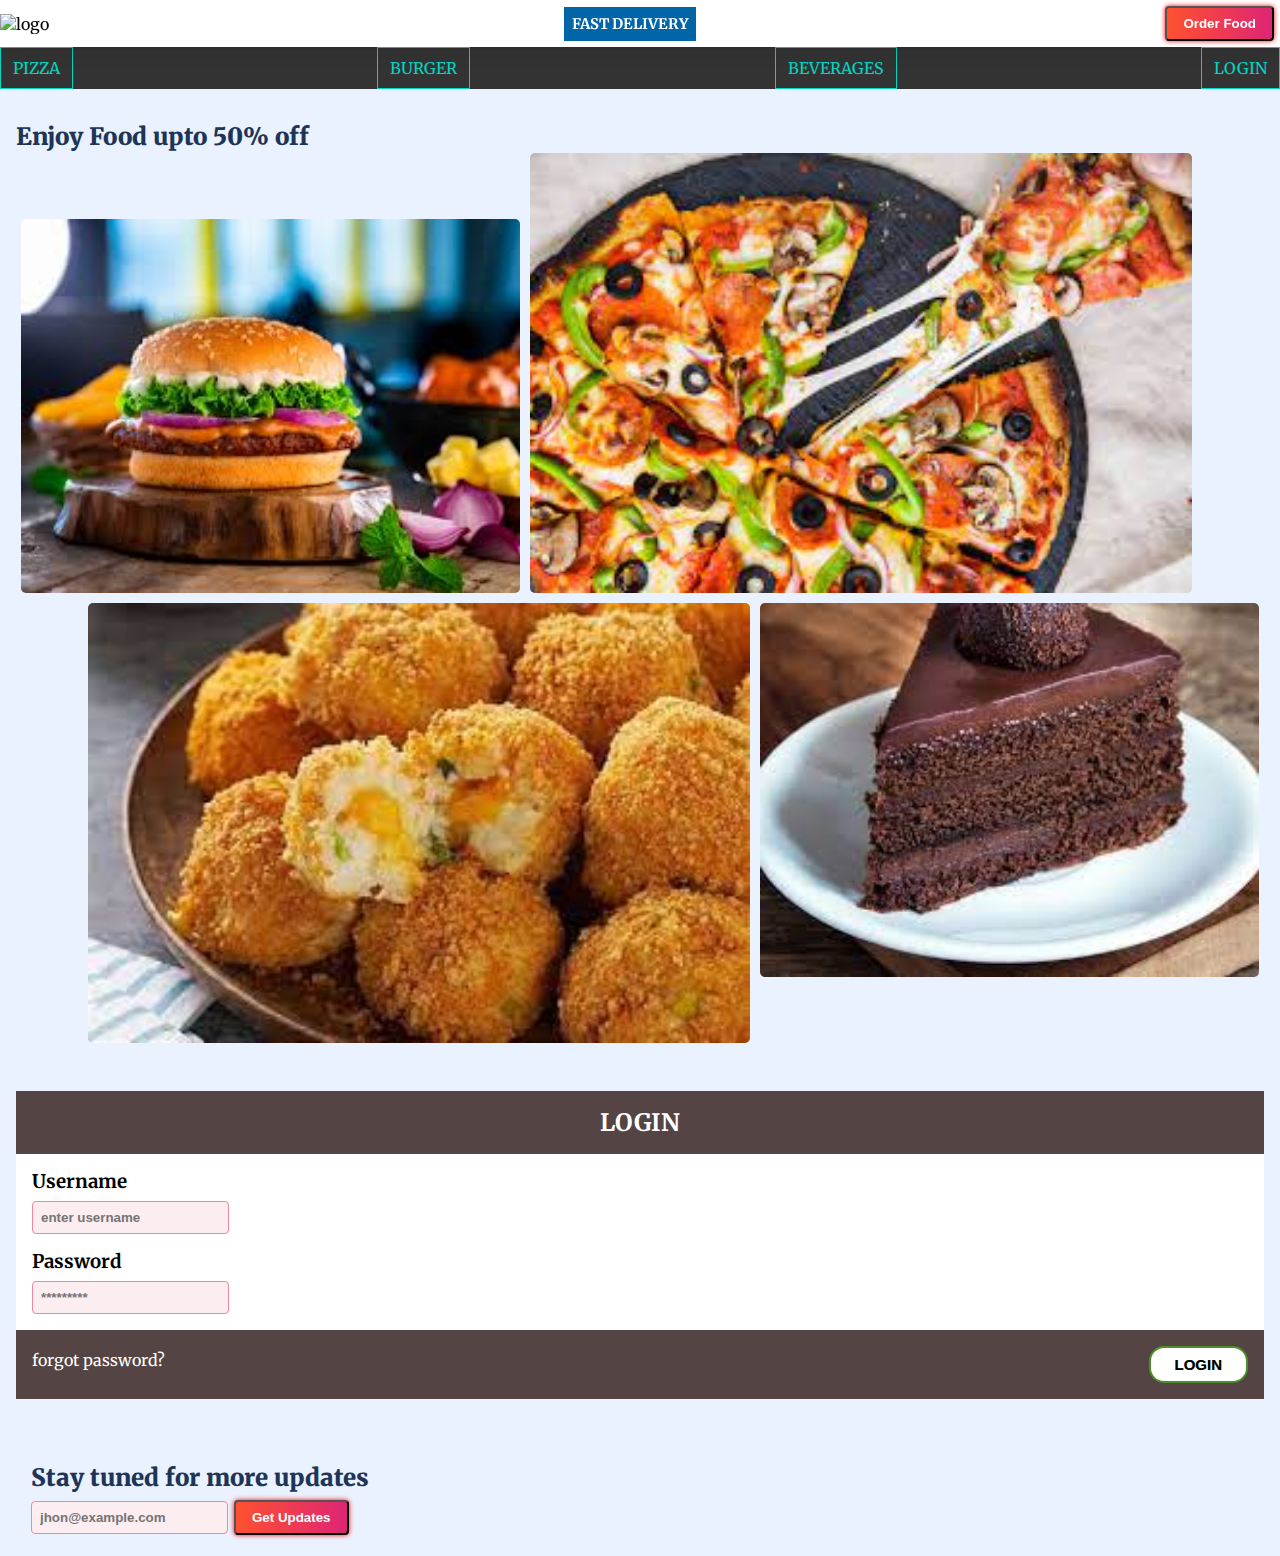
==== login.html @ 1fe81261 "first commit" ====
<!DOCTYPE html>
<html lang="en" dir="ltr">
  <head>
    <meta charset="utf-8">
    <meta http-equiv="X-UA-Compatible" content="IE=edge">
    <meta name="viewport" content="width=device-width, initial-scale=1.0">
    <link rel="stylesheet" href="./login.css">
    <link rel="preconxnect" href="https://fonts.googleapis.com">
    <link rel="preconnect" href="https://fonts.gstatic.com" crossorigin>
    <link href="https://fonts.googleapis.com/css2?family=Merriweather:ital,wght@0,300;0,400;0,700;0,900;1,300;1,400;1,700;1,900&display=swap" rel="stylesheet">
    <title>Tomato-Largst Food Servies</title>
  </head>
  <body>
    <header>
      <nav class="navbar1">
        <div class="navbar1__brand">
          <img src="https://encrypted-tbn0.gstatic.com/images?q=tbn:ANd9GcS93sZcYTfKGawuUNV3sF86AbPu5AWnVWu8ZQ&usqp=CAU" alt="logo" class="navbar1__logo">
        </div>
        <div class="navbar1__brand__text">
          <h5 class="navbar1__text__desc">FAST DELIVERY</h5>
        </div>
        <div class="navbar1__nav__items">
          <div class="nav1__items">
            <button class="button__primary">Order Food</button>
          </div>
      </nav>
      <nav class="navbar2">
        <ul>
          <li><a class="active" href="#pizza">PIZZA</a></li>
          <li><a href="#burger">BURGER</a></li>
          <li><a href="#beverages">BEVERAGES</a></li>
          <li><a href="./login.html">LOGIN</a></li>
        </ul>
      </nav>
    </header>
    <main class="container">
      <section class="restaurant__list__container">
      <div class="restaurant__list__text">
        <h4 class="text-x1">Enjoy Food upto 50% off</h4>
      </div>
      <div class="restaurants__list__images__container">
        <div class="restaurant__list__row1">
          <img src="./assets/burger1img.jpg" alt="r1" class="restaurant1"/>
          <img src="./assets/pizzaimg1.jpg" alt="r2" class="restaurant2"/>
        </div>
        <div class="restaurant__list__row2">
          <img src="./assets/cakeimg1.jpg" alt="r3" class="restaurant3"/>
          <img src="./assets/shotsimg1.jpg" alt="r4" class="restaurant4"/>
        </div>
      </div>
      </section>
      <section class="login__container">
        <div class="login__title__container">
          <h2>LOGIN</h2>
        </div>
        <div class="login__items__container">
          <div class="login__username__container">
            <label for="Username"><h3>Username</h3></label>
            <input type="text" class="login__username__input" required placeholder="enter username">
          </div>
          <div class="login__password__container">
            <label for="Password"><h3>Password</h3></label>
            <input type="text" class="login__password__input" required placeholder="*********">
          </div>
        </div>
        <div class="login__button__container">
          <p class="login__forgot__password">forgot password?</p>
          <div class="login__button__section">
            <button class="login__button">LOGIN</button>
          </div>
        </div>
      </section>
      <section class="email__update__container">
        <h1 class="text-x1">Stay tuned for more updates</h1>
        <div class="email__update__inputfield__container">
          <div class="email__udpdate__inputfield">
            <input class="email__update__input" type="text"placeholder="jhon@example.com">
          </div>
          <button type="submit" class="button__primary">Get Updates</button>
        </div>
      </section>
    </main>
  </body>
</html>
---- login.css ----
*{
  padding: 0;
  margin:0;
  box-sizing: border-box;
}
body {
    font-family: 'Merriweather', serif;
    background-color: #ebf2ff;
}
.navbar1{
  display: flex;
  position: sticky;
  top: 0;
  width: 100%;
  justify-content: space-between;
  flex-direction: row;
  align-items: center;
  background-color: white;
  box-shadow: 0 10px 15px -3px rgb(0 0 0 / 10%), 0 4px 6px -2px rgb(0 0 0 / 5%);
  z-index: 9999;
}
.navbar1__brand{
  width: 100px;
}
.navbar1__brand__text{
  padding: 0.5rem;
  font-size: 1.1rem;
  align-items: center;
  background-color:  rgb(0, 102, 167);
  color: white;
}
.navbar1__logo{
  width: 100%;
}
.navbar1__nav__items{
  display: flex;
}

.button__primary {
    background-image: linear-gradient(
        to right,
        #ff512f 0%,
        #dd2476 51%,
        #ff512f 100%
    );
    margin: 6px;
    padding: 0.5rem 1rem;
    text-align: center;
    transition: 0.5s;
    font-weight: 600;
    background-size: 200% auto;
    color: white;
    box-shadow: 0 0 5px red;
    border-radius: 4px;
    display: block;
}
.navbar2{
  width: 100%;
  align-items: center;
}
ul {
  list-style-type: none;
  margin: 0;
  padding: 0;
  display: flex;
  justify-content: space-between;
  overflow: hidden;
  background-color: #333;
}

li {
  float: left;
}

li a {
  display: block;
  color: #00d7c3;
  border: 1px solid #00d7c3;
  text-align: center;
  -webkit-transition: all .15s ease-in-out;
  padding: 10px 12px;
  text-decoration: none;
}

li a:active{
  background-color: #111;
  background-color: transparent;
  box-shadow: 0 0 6px 0 #00d7c3 inset, 0 0 12px 1px #00d7c3;
  /* border: 1px solid #00d7c3; */
}
.container{
  padding: 0px 16px;
  margin-top: 2rem;
}
.text-x1{
  font-size: 1.5rem;
  line-height: 2rem;
  color: #1d3557;
  font-weight: 900;                                                                                                                                                                                                                                                                                                                                                                                                                                                                                 .
}
.restaurant__list__container{
  margin-top: 2rem;
}
.restaruant__list__images__container{
  margin-top: 4rem;
}
.restaurant__list__row1{
  display: flex;
  align-items: baseline;
}
.restaurant__list__row2{
  display: flex;
  margin-top: 10px;

  flex-direction: row-reverse;

}
.restaurant1,.restaurant3{
  border-radius: 5px;
  margin: 0 5px;
  width: 40%;
  height:50%;
}
.restaurant2,.restaurant4{
  border-radius: 5px;
  margin: 0 5px;
  width: 53%;
  height: 40%;
}
.login__container{
  margin-top: 3rem;
}
.login__title__container{
  background-color: #544444;
  color: white;
  text-align: center;
  padding: 1rem;
}
.login__items__container{
  background-color: white;
  padding:1rem;
}
.login__username__input{
  margin-top: 0.5rem;
  border: 1px solid #ee89a0;
background-color: #fcedf0;
color: #1d3557;
font-weight: 700;
padding: 0.5rem;
border-radius: 4px;
}
.login__password__container{
  margin-top: 1rem;
}
.login__password__input{
  margin-top: 0.5rem;
  border: 1px solid #ee89a0;
background-color: #fcedf0;
color: #1d3557;
font-weight: 700;
padding: 0.5rem;
border-radius: 4px;
}
.login__button__container{
  background-color: #544444;
  color: white;
  display: flex;
  justify-content: space-between;
  padding: 1rem;
}
.login__forgot__password{
  text-align: center;
  align-items: center;
  padding-top: 0.2rem;
}
.login__button{
  background-color:#ffff;
  border-radius:15px;
  border:2px solid #4b8f29;
  display:inline-block;
  cursor:pointer;
  color:#green;
  font-family:Arial;
  font-size:15px;
  font-weight:bold;
  padding: 0.5rem 1.5rem;
  text-decoration:none;
  text-shadow:0px 0px 0px #5b8a3c;
}
.email__update__container{
  margin-top: 3rem;
  padding: 15px;
  width: 100%;
}
.email__update__inputfield__container{
  display: flex;
  align-items: center;
}
.email__update__input{
  border: 1px solid #ee89a0;
background-color: #fcedf0;
color: #1d3557;
font-weight: 700;
padding: 0.5rem;
border-radius: 4px;
}
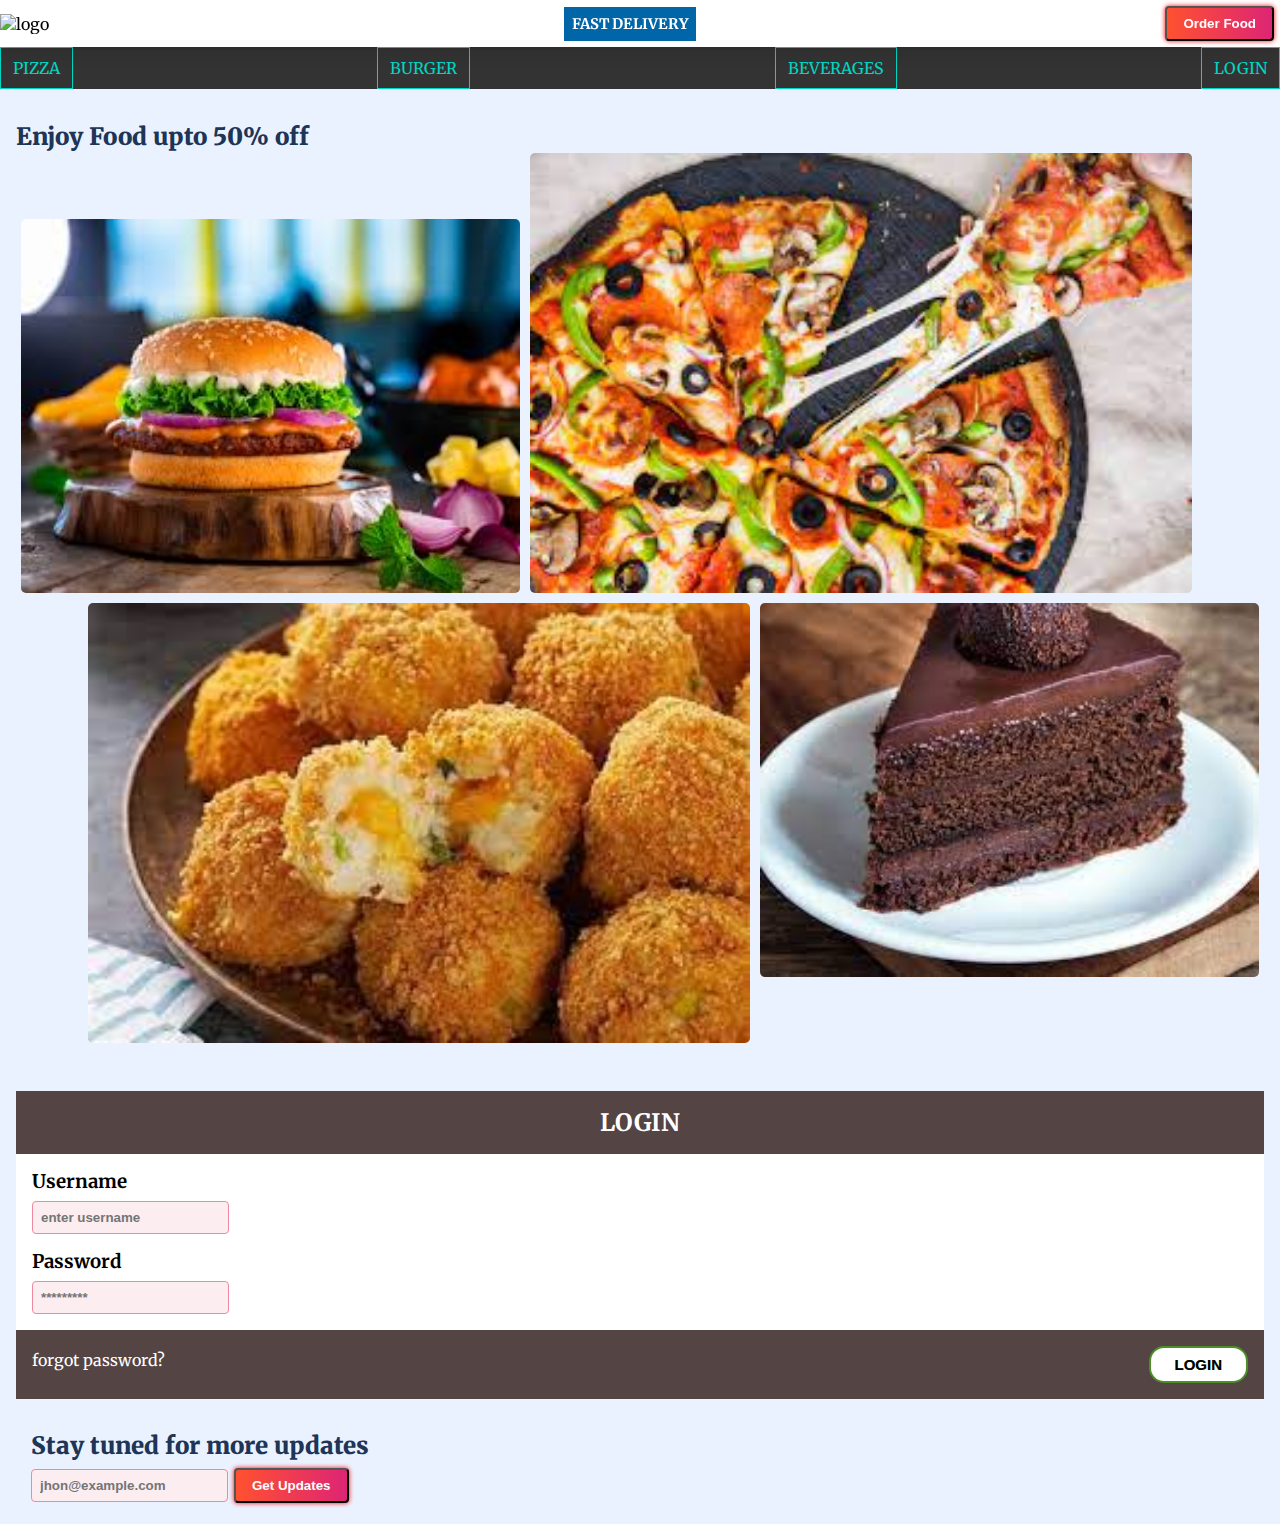
==== commit d27d733a: "first commit" ====
--- a/login.html
+++ b/login.html
@@ -60,7 +60,7 @@
           </div>
           <div class="login__password__container">
             <label for="Password"><h3>Password</h3></label>
-            <input type="text" class="login__password__input" required placeholder="*********">
+            <input type="password" class="login__password__input" required placeholder="*********">
           </div>
         </div>
         <div class="login__button__container">
--- a/login.css
+++ b/login.css
@@ -188,7 +188,7 @@
   text-shadow:0px 0px 0px #5b8a3c;
 }
 .email__update__container{
-  margin-top: 3rem;
+  margin-top: 1rem;
   padding: 15px;
   width: 100%;
 }
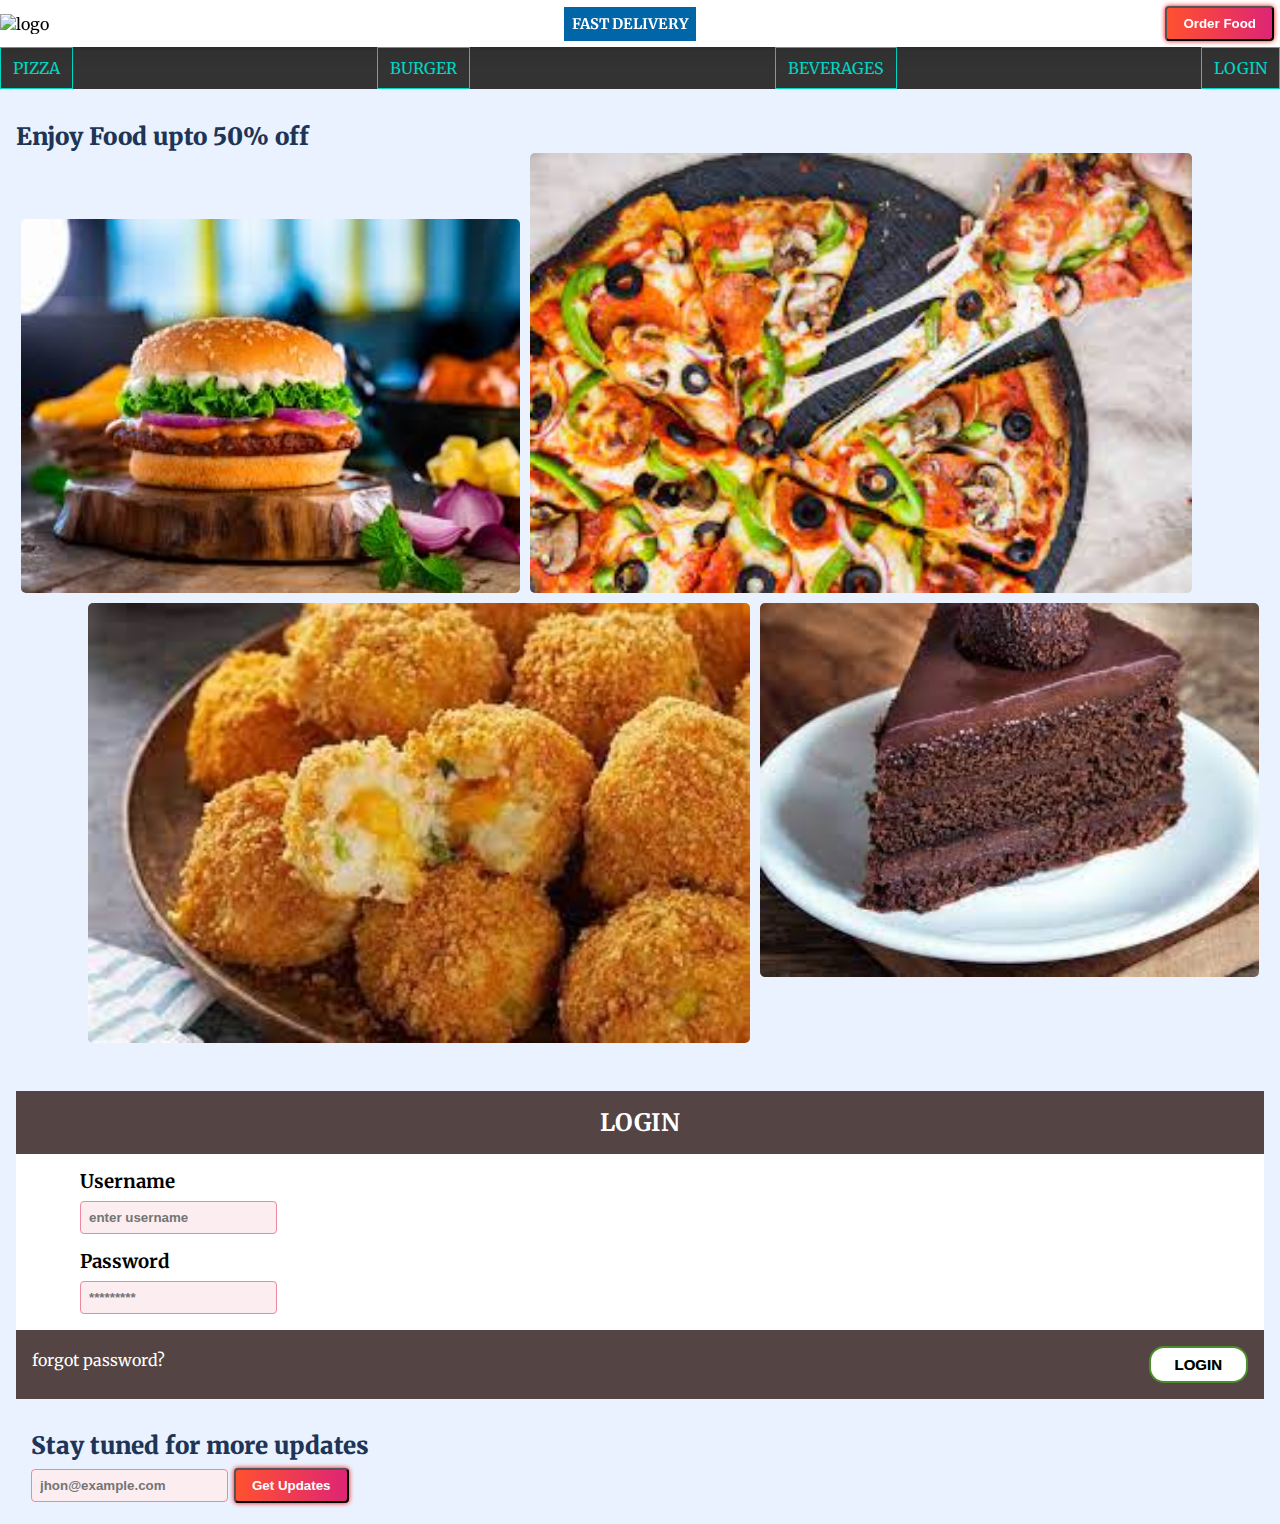
==== commit 6a3df381: "first commit" ====
--- a/login.html
+++ b/login.html
@@ -26,7 +26,7 @@
       </nav>
       <nav class="navbar2">
         <ul>
-          <li><a class="active" href="#pizza">PIZZA</a></li>
+          <li><a class="active" href="./index.html">PIZZA</a></li>
           <li><a href="#burger">BURGER</a></li>
           <li><a href="#beverages">BEVERAGES</a></li>
           <li><a href="./login.html">LOGIN</a></li>
--- a/login.css
+++ b/login.css
@@ -138,7 +138,10 @@
 }
 .login__items__container{
   background-color: white;
-  padding:1rem;
+  padding:1rem 4rem;
+}
+.login__username__container{
+  align-items: center;
 }
 .login__username__input{
   margin-top: 0.5rem;
@@ -187,6 +190,9 @@
   text-decoration:none;
   text-shadow:0px 0px 0px #5b8a3c;
 }
+.login__button:hover{
+  opacity:0.6;
+}
 .email__update__container{
   margin-top: 1rem;
   padding: 15px;
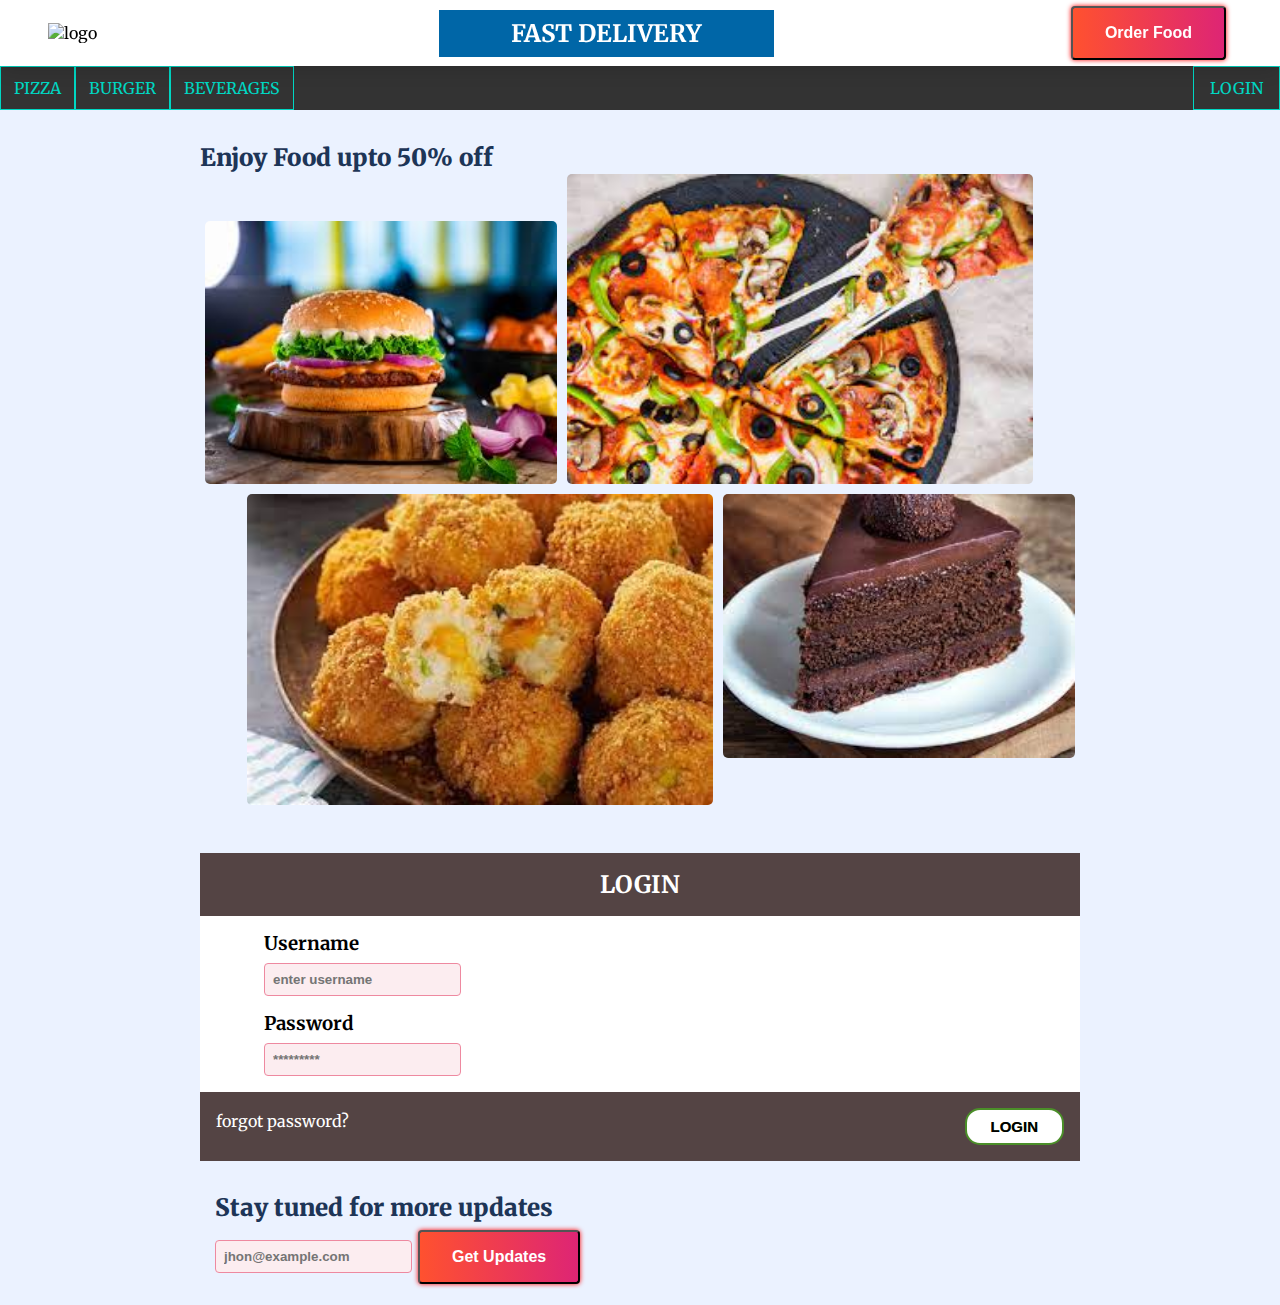
==== commit c5c23ea7: "first commit" ====
--- a/login.html
+++ b/login.html
@@ -25,11 +25,15 @@
           </div>
       </nav>
       <nav class="navbar2">
-        <ul>
-          <li><a class="active" href="./index.html">PIZZA</a></li>
-          <li><a href="#burger">BURGER</a></li>
-          <li><a href="#beverages">BEVERAGES</a></li>
-          <li><a href="./login.html">LOGIN</a></li>
+        <ul class="navbar2__items__container">
+          <div class="navbar2__items1">
+            <li><a class="active" href="#pizza">PIZZA</a></li>
+            <li><a href="#burger">BURGER</a></li>
+            <li><a href="#beverages">BEVERAGES</a></li>
+          </div>
+          <div class="navbar2__items2">
+            <li><a href="./login.html" class="navbar2__login">LOGIN</a></li>
+          </div>
         </ul>
       </nav>
     </header>
--- a/login.css
+++ b/login.css
@@ -210,3 +210,29 @@
 padding: 0.5rem;
 border-radius: 4px;
 }
+@media (min-width:1200px){
+  .container{
+    padding: 0px 200px;
+  }
+  .navbar1{
+    padding: 0 3rem;
+  }
+  .navbar1__text__desc{
+    padding: 0 4rem;
+    font-size: 1.5rem;
+  }
+  .button__primary{
+    padding: 1rem 2rem;
+    font-size: 1rem;
+  }
+  .navbar2__items__container{
+    display:flex;
+    justify-content: space-between;
+  }
+  li a{
+    padding: 11px 13px;
+  }
+  .navbar2__login{
+    padding:11px 16px;
+  }
+}
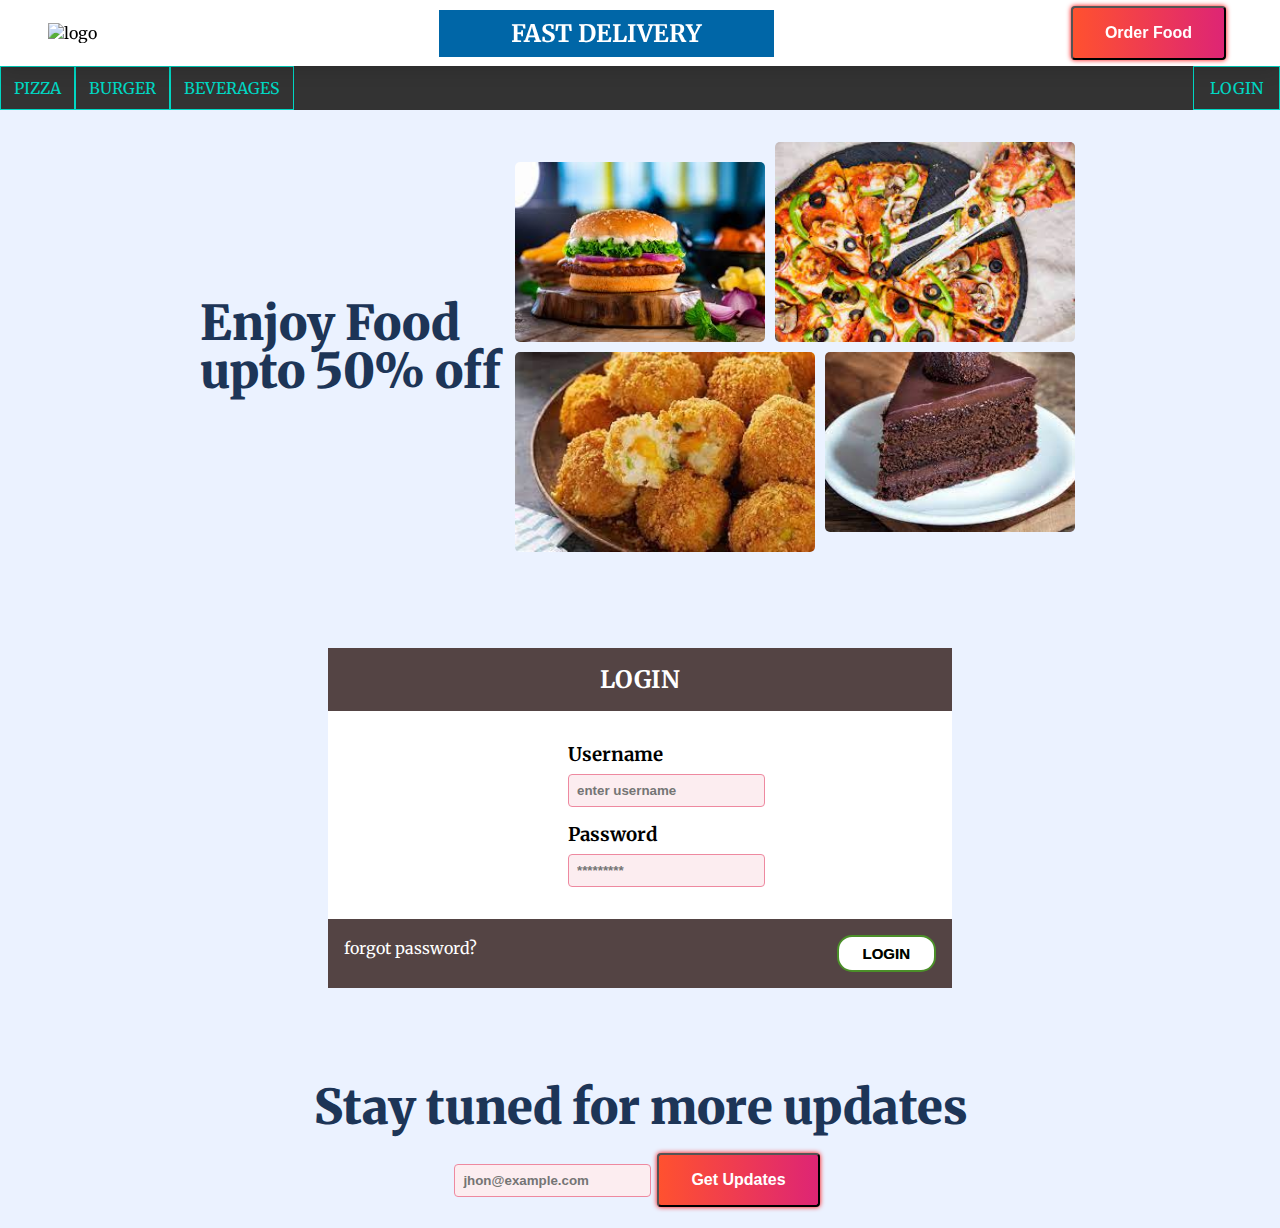
==== commit b6cf6356: "first commit" ====
--- a/login.html
+++ b/login.html
@@ -1,88 +1,95 @@
 <!DOCTYPE html>
 <html lang="en" dir="ltr">
-  <head>
-    <meta charset="utf-8">
-    <meta http-equiv="X-UA-Compatible" content="IE=edge">
-    <meta name="viewport" content="width=device-width, initial-scale=1.0">
-    <link rel="stylesheet" href="./login.css">
-    <link rel="preconxnect" href="https://fonts.googleapis.com">
-    <link rel="preconnect" href="https://fonts.gstatic.com" crossorigin>
-    <link href="https://fonts.googleapis.com/css2?family=Merriweather:ital,wght@0,300;0,400;0,700;0,900;1,300;1,400;1,700;1,900&display=swap" rel="stylesheet">
-    <title>Tomato-Largst Food Servies</title>
-  </head>
-  <body>
-    <header>
-      <nav class="navbar1">
-        <div class="navbar1__brand">
-          <img src="https://encrypted-tbn0.gstatic.com/images?q=tbn:ANd9GcS93sZcYTfKGawuUNV3sF86AbPu5AWnVWu8ZQ&usqp=CAU" alt="logo" class="navbar1__logo">
+
+<head>
+  <meta charset="utf-8">
+  <meta http-equiv="X-UA-Compatible" content="IE=edge">
+  <meta name="viewport" content="width=device-width, initial-scale=1.0">
+  <link rel="stylesheet" href="./login.css">
+  <link rel="preconxnect" href="https://fonts.googleapis.com">
+  <link rel="preconnect" href="https://fonts.gstatic.com" crossorigin>
+  <link href="https://fonts.googleapis.com/css2?family=Merriweather:ital,wght@0,300;0,400;0,700;0,900;1,300;1,400;1,700;1,900&display=swap" rel="stylesheet">
+  <title>Tomato-Largst Food Servies</title>
+</head>
+
+<body>
+  <header>
+    <nav class="navbar1">
+      <div class="navbar1__brand">
+        <img src="https://encrypted-tbn0.gstatic.com/images?q=tbn:ANd9GcS93sZcYTfKGawuUNV3sF86AbPu5AWnVWu8ZQ&usqp=CAU" alt="logo" class="navbar1__logo">
+      </div>
+      <div class="navbar1__brand__text">
+        <h5 class="navbar1__text__desc">FAST DELIVERY</h5>
+      </div>
+      <div class="navbar1__nav__items">
+        <div class="nav1__items">
+          <button class="button__primary">Order Food</button>
         </div>
-        <div class="navbar1__brand__text">
-          <h5 class="navbar1__text__desc">FAST DELIVERY</h5>
+    </nav>
+    <nav class="navbar2">
+      <ul class="navbar2__items__container">
+        <div class="navbar2__items1">
+          <li><a class="active" href="./index.html">PIZZA</a></li>
+          <li><a href="#burger">BURGER</a></li>
+          <li><a href="#beverages">BEVERAGES</a></li>
         </div>
-        <div class="navbar1__nav__items">
-          <div class="nav1__items">
-            <button class="button__primary">Order Food</button>
-          </div>
-      </nav>
-      <nav class="navbar2">
-        <ul class="navbar2__items__container">
-          <div class="navbar2__items1">
-            <li><a class="active" href="#pizza">PIZZA</a></li>
-            <li><a href="#burger">BURGER</a></li>
-            <li><a href="#beverages">BEVERAGES</a></li>
-          </div>
-          <div class="navbar2__items2">
-            <li><a href="./login.html" class="navbar2__login">LOGIN</a></li>
-          </div>
-        </ul>
-      </nav>
-    </header>
-    <main class="container">
-      <section class="restaurant__list__container">
+        <div class="navbar2__items2">
+          <li><a href="./login.html" class="navbar2__login">LOGIN</a></li>
+        </div>
+      </ul>
+    </nav>
+  </header>
+  <main class="container">
+    <section class="restaurant__list__container">
       <div class="restaurant__list__text">
         <h4 class="text-x1">Enjoy Food upto 50% off</h4>
       </div>
       <div class="restaurants__list__images__container">
         <div class="restaurant__list__row1">
-          <img src="./assets/burger1img.jpg" alt="r1" class="restaurant1"/>
-          <img src="./assets/pizzaimg1.jpg" alt="r2" class="restaurant2"/>
+          <img src="./assets/burger1img.jpg" alt="r1" class="restaurant1" />
+          <img src="./assets/pizzaimg1.jpg" alt="r2" class="restaurant2" />
         </div>
         <div class="restaurant__list__row2">
-          <img src="./assets/cakeimg1.jpg" alt="r3" class="restaurant3"/>
-          <img src="./assets/shotsimg1.jpg" alt="r4" class="restaurant4"/>
+          <img src="./assets/cakeimg1.jpg" alt="r3" class="restaurant3" />
+          <img src="./assets/shotsimg1.jpg" alt="r4" class="restaurant4" />
         </div>
       </div>
-      </section>
-      <section class="login__container">
-        <div class="login__title__container">
-          <h2>LOGIN</h2>
+    </section>
+    <section class="login__container">
+      <div class="login__title__container">
+        <h2>LOGIN</h2>
+      </div>
+      <div class="login__items__container">
+        <div class="login__username__container">
+          <label for="Username">
+            <h3>Username</h3>
+          </label>
+          <input type="text" class="login__username__input" required placeholder="enter username">
         </div>
-        <div class="login__items__container">
-          <div class="login__username__container">
-            <label for="Username"><h3>Username</h3></label>
-            <input type="text" class="login__username__input" required placeholder="enter username">
-          </div>
-          <div class="login__password__container">
-            <label for="Password"><h3>Password</h3></label>
-            <input type="password" class="login__password__input" required placeholder="*********">
-          </div>
+        <div class="login__password__container">
+          <label for="Password">
+            <h3>Password</h3>
+          </label>
+          <input type="password" class="login__password__input" required placeholder="*********">
         </div>
-        <div class="login__button__container">
-          <p class="login__forgot__password">forgot password?</p>
-          <div class="login__button__section">
-            <button class="login__button">LOGIN</button>
-          </div>
+      </div>
+      <div class="login__button__container">
+        <p class="login__forgot__password">forgot password?</p>
+        <div class="login__button__section">
+          <button class="login__button">LOGIN</button>
         </div>
-      </section>
-      <section class="email__update__container">
-        <h1 class="text-x1">Stay tuned for more updates</h1>
-        <div class="email__update__inputfield__container">
-          <div class="email__udpdate__inputfield">
-            <input class="email__update__input" type="text"placeholder="jhon@example.com">
-          </div>
-          <button type="submit" class="button__primary">Get Updates</button>
+      </div>
+    </section>
+    <section class="email__update__container">
+      <h1 class="text-x1">Stay tuned for more updates</h1>
+      <div class="email__update__inputfield__container">
+        <div class="email__udpdate__inputfield">
+          <input class="email__update__input" type="text" placeholder="jhon@example.com">
         </div>
-      </section>
-    </main>
-  </body>
+        <button type="submit" class="button__primary">Get Updates</button>
+      </div>
+    </section>
+  </main>
+</body>
+
 </html>
--- a/login.css
+++ b/login.css
@@ -54,6 +54,9 @@
     border-radius: 4px;
     display: block;
 }
+.button__primary:hover {
+    background-position: right center;
+}
 .navbar2{
   width: 100%;
   align-items: center;
@@ -62,8 +65,8 @@
   list-style-type: none;
   margin: 0;
   padding: 0;
-  display: flex;
-  justify-content: space-between;
+  /* display: flex;
+  justify-content: space-between; */
   overflow: hidden;
   background-color: #333;
 }
@@ -78,7 +81,7 @@
   border: 1px solid #00d7c3;
   text-align: center;
   -webkit-transition: all .15s ease-in-out;
-  padding: 10px 12px;
+  padding: 9px 10px;
   text-decoration: none;
 }
 
@@ -232,7 +235,53 @@
   li a{
     padding: 11px 13px;
   }
+  li a:hover{
+    background-color: #00d7c3;
+    color: #000;
+    box-shadow: 0 0 5px #00d7c3;,
+                0 0 20px rgb(255 255 0 / 0.8),
+                0 0 35px rgb(255 255 0 / 0.7),
+                0 0 50px rgb(255 255 0 / 0.6);
+    border-color: #fff;
+  }
   .navbar2__login{
     padding:11px 16px;
   }
-}
+  .restaurant__list__container{
+    display: flex;
+    justify-content: space-between;
+    align-items: center;
+  }
+  .text-x1{
+    font-size: 3rem;
+
+    line-height: 1;
+  }
+  .restaurant1,.restaurant3{
+    border-radius: 5px;
+    margin: 0 5px;
+    width: 250px;
+    height: 180px;
+  }
+  .restaurant2,.restaurant4{
+    border-radius: 5px;
+    margin: 0 5px;
+    width: 300px;
+    height: 200px;
+  }
+  .login__container{
+    padding: 3rem 8rem;
+  }
+  .login__items__container{
+    padding: 2rem 15rem;
+  }
+  .email__update__container{
+    margin-top:2rem;
+    display: flex;
+    flex-direction: column;
+    align-items: center;
+  }
+  .email__update__inputfield__container{
+    margin-top: 1rem;
+  }
+}
